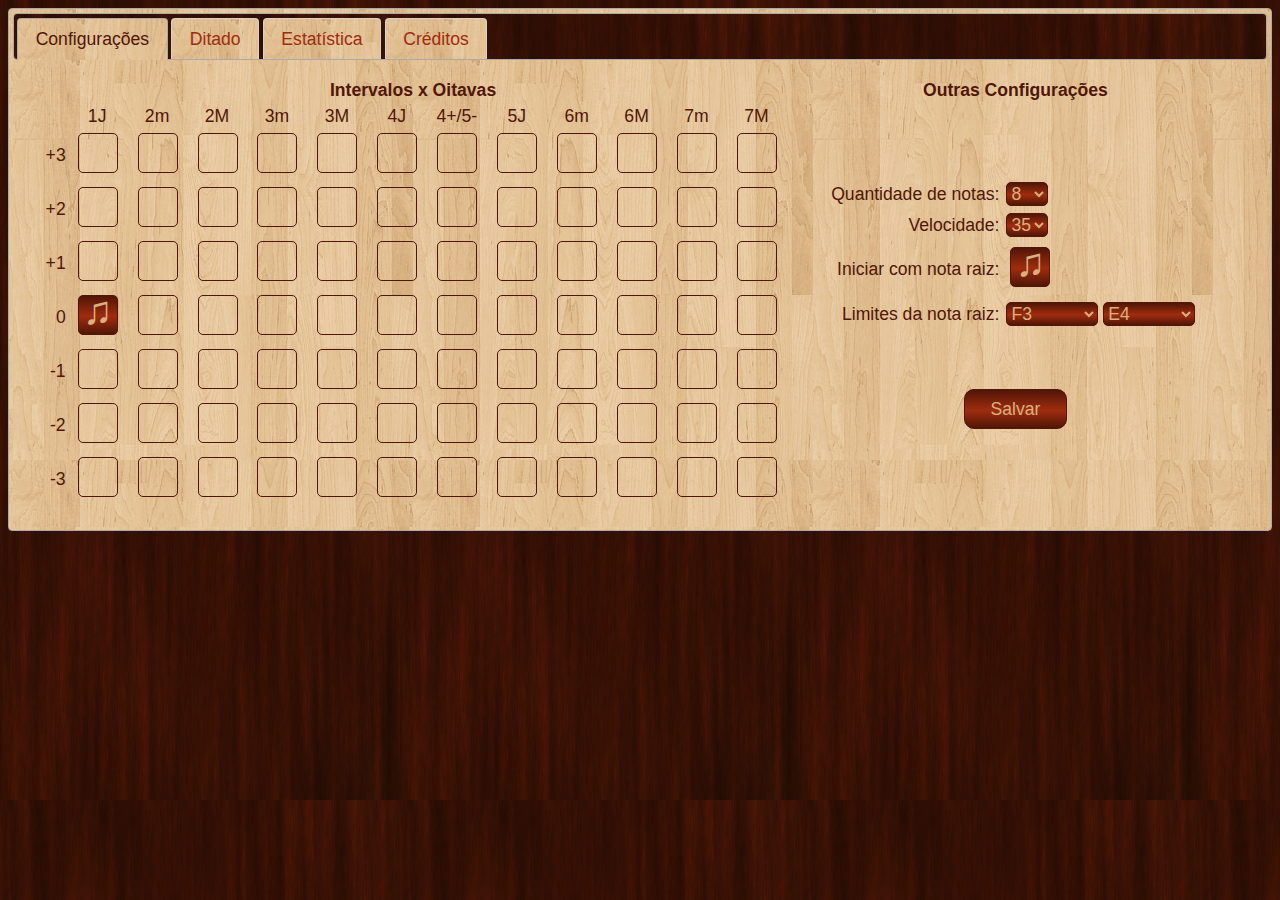
==== index.htm @ 60893438 "Rename index.html to index.htm" ====
﻿<!doctype html>
<html manifest="dmr.manifest">
<head>
<meta charset="utf-8">
<meta name="apple-mobile-web-app-capable" content="yes">
<meta name="apple-mobile-web-app-status-bar-style" content="black">
<meta name="viewport" content="initial-scale=1.0, user-scalable=no, width=device-width">
<meta name="apple-mobile-web-app-title" content="Ditado Mel&oacute;dico Relativo">
<title>Ditado Mel&oacute;dico Relativo</title>
<style>
	input[type='checkbox'].grid, .grid_correto, .grid_errado {width: 40px; height: 40px;}
	summary{font-size:24px;}
	audio{width:100%;}
	.pgbar{border:#501607 1px solid; height:30px; border-radius:7px;}
	#pgb_minimo,#pgb_media,#pgb_maximo {
		width: 50%;
		height: 100%;
		background-color: #501607;
		background-image: -webkit-gradient(linear, 50.00% 0.00%, 50.00% 100.00%, color-stop( 0% , rgba(80,22,7,1.00)),color-stop( 53.37% , rgba(160,44,14,1.00)),color-stop( 100% , rgba(80,22,7,1.00)));
		background-image: -webkit-linear-gradient(270deg,rgba(80,22,7,1.00) 0%,rgba(160,44,14,1.00) 53.37%,rgba(80,22,7,1.00) 100%);
		background-image: linear-gradient(180deg,rgba(80,22,7,1.00) 0%,rgba(160,44,14,1.00) 53.37%,rgba(80,22,7,1.00) 100%);
	}
	input[type='button']{
		color: #d9b180;
		height: 40px;
		border: #501607 1px solid;
		border-radius: 10px;
		background-color: #501607;
		background-image: -webkit-gradient(linear, 50.00% 0.00%, 50.00% 100.00%, color-stop( 0% , rgba(80,22,7,1.00)),color-stop( 53.37% , rgba(160,44,14,1.00)),color-stop( 100% , rgba(80,22,7,1.00)));
		background-image: -webkit-linear-gradient(270deg,rgba(80,22,7,1.00) 0%,rgba(160,44,14,1.00) 53.37%,rgba(80,22,7,1.00) 100%);
		background-image: linear-gradient(180deg,rgba(80,22,7,1.00) 0%,rgba(160,44,14,1.00) 53.37%,rgba(80,22,7,1.00) 100%);
	}
	select, option {
		background: #501607;
		color: #d9b180;
		border:#501607 1px solid;
		border-radius: 5px;
		background-image: -webkit-gradient(linear, 50.00% 0.00%, 50.00% 100.00%, color-stop( 0% , rgba(80,22,7,1.00)),color-stop( 53.37% , rgba(160,44,14,1.00)),color-stop( 100% , rgba(80,22,7,1.00)));
		background-image: -webkit-linear-gradient(270deg,rgba(80,22,7,1.00) 0%,rgba(160,44,14,1.00) 53.37%,rgba(80,22,7,1.00) 100%);
		background-image: linear-gradient(180deg,rgba(80,22,7,1.00) 0%,rgba(160,44,14,1.00) 53.37%,rgba(80,22,7,1.00) 100%);
	}
	
	.grid, .grid_correto, .grid_errado {
		-webkit-appearance: none;
		border: 1px solid #501607;
		border-radius: 5px;
		display: inline-block;
		position: relative;
	}
	.grid:focus, .grid_correto:focus, .grid_errado:focus {display:none;}
	.grid:checked, .grid_correto:checked, .grid_errado:checked {
		background-color: #501607;
		border: 1px solid #501607;
		background-image: -webkit-gradient(linear, 50.00% 0.00%, 50.00% 100.00%, color-stop( 0% , rgba(80,22,7,1.00)),color-stop( 53.37% , rgba(160,44,14,1.00)),color-stop( 100% , rgba(80,22,7,1.00)));
		background-image: -webkit-linear-gradient(270deg,rgba(80,22,7,1.00) 0%,rgba(160,44,14,1.00) 53.37%,rgba(80,22,7,1.00) 100%);
		background-image: linear-gradient(180deg,rgba(80,22,7,1.00) 0%,rgba(160,44,14,1.00) 53.37%,rgba(80,22,7,1.00) 100%);
	}
	.grid:checked:after {
		content: '\266b';
		font-size: 40px;
		position: absolute;
		top: -8px;
		left: 4px;
		color: #d9b180;
	}
	.grid_correto:checked:after {
		content: '\2714';
		font-size: 40px;
		position: absolute;
		top: -8px;
		left: 4px;
		color: #d9b180;
	}
	.grid_errado:checked:after {
		content: '\2718';
		font-size: 40px;
		position: absolute;
		top: -8px;
		left: 4px;
		color: #d9b180;
	}
	
	audio{
		-webkit-appearance:none;
		background-color: #501607;
		border: 1px solid #501607;
		border-radius:7px;
		background-image: -webkit-gradient(linear, 50.00% 0.00%, 50.00% 100.00%, color-stop( 0% , rgba(80,22,7,1.00)),color-stop( 53.37% , rgba(160,44,14,1.00)),color-stop( 100% , rgba(80,22,7,1.00)));
		background-image: -webkit-linear-gradient(270deg,rgba(80,22,7,1.00) 0%,rgba(160,44,14,1.00) 53.37%,rgba(80,22,7,1.00) 100%);
		background-image: linear-gradient(180deg,rgba(80,22,7,1.00) 0%,rgba(160,44,14,1.00) 53.37%,rgba(80,22,7,1.00) 100%);
	}
</style>
<link rel="apple-touch-icon" href="img/apple-touch-icon-76x76.png">
<link rel="apple-touch-startup-image" href="img/startup.png">

<link href="jQueryAssets/jquery.ui.core.min.css" rel="stylesheet" type="text/css">
<link href="jQueryAssets/jquery.ui.theme.min.css" rel="stylesheet" type="text/css">
<link href="jQueryAssets/jquery.ui.tabs.min.css" rel="stylesheet" type="text/css">
<script src="jQueryAssets/jquery-1.8.3.min.js" type="text/javascript"></script>
<script src="jQueryAssets/jquery-ui-1.9.2.tabs.custom.min.js" type="text/javascript"></script>
<script src="sf_piano_steimway.js"></script>
<script src="sound.js"></script>
<script>
	var _0xb7f3=["\x71\x74\x64\x65\x4E\x6F\x74\x61\x73","\x76\x61\x6C\x75\x65","\x66\x6F\x72\x6D\x5B\x27\x71\x74\x64\x65\x4E\x6F\x74\x61\x73\x27\x5D","\x67\x65\x74\x45\x6C\x65\x6D\x65\x6E\x74\x42\x79\x49\x64","\x76\x65\x6C\x6F\x63\x69\x64\x61\x64\x65","\x66\x6F\x72\x6D\x5B\x27\x76\x65\x6C\x6F\x63\x69\x64\x61\x64\x65\x27\x5D","\x69\x6E\x69\x63\x69\x61\x52\x61\x69\x7A","\x63\x68\x65\x63\x6B\x65\x64","\x66\x6F\x72\x6D\x5B\x27\x69\x6E\x69\x63\x69\x61\x52\x61\x69\x7A\x27\x5D","\x6C\x69\x6D\x69\x74\x65\x4D\x69\x6E\x52\x61\x69\x7A","\x66\x6F\x72\x6D\x5B\x27\x6C\x69\x6D\x69\x74\x65\x4D\x69\x6E\x52\x61\x69\x7A\x27\x5D","\x6C\x69\x6D\x69\x74\x65\x4D\x61\x78\x52\x61\x69\x7A","\x66\x6F\x72\x6D\x5B\x27\x6C\x69\x6D\x69\x74\x65\x4D\x61\x78\x52\x61\x69\x7A\x27\x5D","\x69\x6E\x74\x65\x72\x76\x61\x6C\x6F\x73","\x67\x72\x69\x64\x49\x4F\x5B","\x5D\x5B","\x5D","\x6C\x65\x6E\x67\x74\x68","\x63\x6C\x69\x63\x6B","\x74\x61\x62\x32","\x63\x72\x65\x61\x74\x65\x47\x72\x69\x64","\x6E\x6F\x76\x6F","\x67\x72\x69\x64\x52","","\x3C\x74\x72\x3E\x3C\x74\x64\x3E\x26\x6E\x62\x73\x70\x3B\x3C\x2F\x74\x64\x3E","\x3C\x74\x64\x20\x61\x6C\x69\x67\x6E\x3D\x27\x63\x65\x6E\x74\x65\x72\x27\x3E","\x3C\x2F\x74\x64\x3E","\x3C\x2F\x74\x72\x3E","\x31\x4A","\x32\x6D","\x32\x4D","\x33\x6D","\x33\x4D","\x34\x4A","\x34\x2B\x2F\x35\x2D","\x35\x4A","\x36\x6D","\x36\x4D","\x37\x6D","\x37\x4D","\x66\x6C\x6F\x6F\x72","\x3C\x74\x72\x3E\x3C\x74\x64\x20\x61\x6C\x69\x67\x6E\x3D\x27\x72\x69\x67\x68\x74\x27\x3E","\x3A","\x3C\x74\x64\x20\x61\x6C\x69\x67\x6E\x3D\x27\x63\x65\x6E\x74\x65\x72\x27\x3E\x3C\x69\x6E\x70\x75\x74\x20\x74\x79\x70\x65\x3D\x27\x63\x68\x65\x63\x6B\x62\x6F\x78\x27\x20\x6E\x61\x6D\x65\x3D\x27\x67\x72\x69\x64\x52\x5B","\x5D\x27\x20\x69\x64\x3D\x27\x67\x72\x69\x64\x52\x5B","\x5D\x27\x20\x63\x6C\x61\x73\x73\x3D\x27\x67\x72\x69\x64\x27\x20\x6F\x6E\x43\x68\x61\x6E\x67\x65\x3D\x27\x64\x69\x74\x61\x64\x6F\x2E\x63\x68\x61\x6E\x67\x65\x64\x47\x72\x69\x64\x52\x28","\x2C","\x29\x27\x3E\x3C\x2F\x74\x64\x3E","\x69\x6E\x6E\x65\x72\x48\x54\x4D\x4C","\x67\x72\x69\x64\x52\x5B","\x63\x6C\x61\x73\x73\x4E\x61\x6D\x65","\x67\x72\x69\x64","\x6E\x6F\x74\x61\x52\x61\x69\x7A","\x69\x6E\x64\x65\x78\x4F\x66","\x6D\x69\x64\x69\x6E\x6F\x74\x65\x73","\x5D\x5B\x30\x5D","\x74\x61\x62\x31","\x72\x61\x6E\x64\x6F\x6D","\x72\x6F\x75\x6E\x64","\x64\x69\x74\x61\x64\x6F\x6D\x69\x64\x69","\x6D\x70\x33\x6E\x6F\x74\x65\x73","\x70\x69\x61\x6E\x6F","\x61\x74\x6F\x62","\x6D\x70\x33","\x73\x74\x61\x72\x74","\x62\x74\x6F\x61","\x73\x72\x63","\x70\x6C\x61\x79\x65\x72\x5F\x73\x6F\x75\x72\x63\x65","\x6C\x6F\x61\x64","\x70\x6C\x61\x79\x65\x72\x5F\x61\x75\x64\x69\x6F","\x70\x6C\x61\x79","\x64\x69\x73\x61\x62\x6C\x65\x64","\x62\x74\x6E\x5F\x72\x65\x73\x70\x6F\x6E\x64\x65\x72","\x69\x6E\x6E\x65\x72\x54\x65\x78\x74","\x6C\x62\x6C\x5F\x65\x78\x65\x72\x63\x69\x63\x69\x6F","\x70\x6F\x6E\x74\x75\x61\x63\x61\x6F","\x43","\x43\x23\x2F\x44\x62","\x44","\x44\x23\x2F\x45\x62","\x45","\x46","\x46\x23\x2F\x47\x62","\x47","\x47\x23\x2F\x41\x62","\x41","\x41\x23\x2F\x42\x62","\x42","\x6C\x62\x6C\x5F\x6E\x6F\x74\x61\x52\x61\x69\x7A","\x20\x28","\x29","\x6C\x69\x6D\x70\x61\x47\x72\x69\x64\x52","\x6C\x62\x6C\x5F\x70\x6F\x6E\x74\x75\x61\x63\x61\x6F","\x6C\x62\x6C\x5F\x61\x63\x65\x72\x74\x6F\x73","\x6C\x62\x6C\x5F\x65\x72\x72\x6F\x73","\x62\x74\x6E\x5F\x6E\x6F\x76\x6F","\x70\x72\x69\x6D\x65\x69\x72\x61\x52\x65\x73\x70\x6F\x73\x74\x61","\x61\x63\x65\x72\x74\x6F\x73","\x65\x72\x72\x6F\x73","\x67\x72\x69\x64\x5F\x63\x6F\x72\x72\x65\x74\x6F","\x67\x72\x69\x64\x5F\x65\x72\x72\x61\x64\x6F","\x74\x6F\x46\x69\x78\x65\x64","\x63\x6F\x72\x72\x65\x63\x74","\x77\x72\x6F\x6E\x67","\x70\x6C\x61\x79\x65\x72\x5F\x73\x6F\x75\x72\x63\x65\x32","\x70\x6C\x61\x79\x65\x72\x5F\x61\x75\x64\x69\x6F\x32","\x6C\x6F\x67","\x77\x69\x64\x74\x68","\x73\x74\x79\x6C\x65","\x70\x67\x62\x5F\x6D\x69\x6E\x69\x6D\x6F","\x70\x67\x62\x5F\x6D\x61\x78\x69\x6D\x6F","\x70\x67\x62\x5F\x6D\x65\x64\x69\x61","\x6C\x62\x6C\x5F\x65\x73\x74\x61\x74\x69\x73\x74\x69\x63\x61\x4D\x69\x6E\x69\x6D\x6F","\x6C\x62\x6C\x5F\x65\x73\x74\x61\x74\x69\x73\x74\x69\x63\x61\x4D\x61\x78\x69\x6D\x6F","\x6C\x62\x6C\x5F\x65\x73\x74\x61\x74\x69\x73\x74\x69\x63\x61\x4D\x65\x64\x69\x61","\x6C\x62\x6C\x5F\x65\x73\x74\x61\x74\x69\x73\x74\x69\x63\x61\x45\x78\x65\x72\x63\x69\x63\x69\x6F\x73","\x25"];var config={intervalos:null,qtdeNotas:0,velocidade:0,iniciaRaiz:true,limiteMinRaiz:0,limiteMaxRaiz:0,setConfig:function(){this[_0xb7f3[0]]= parseInt(document[_0xb7f3[3]](_0xb7f3[2])[_0xb7f3[1]]);this[_0xb7f3[4]]= parseInt(document[_0xb7f3[3]](_0xb7f3[5])[_0xb7f3[1]]);this[_0xb7f3[6]]= document[_0xb7f3[3]](_0xb7f3[8])[_0xb7f3[7]];this[_0xb7f3[9]]= parseInt(document[_0xb7f3[3]](_0xb7f3[10])[_0xb7f3[1]]);this[_0xb7f3[11]]= parseInt(document[_0xb7f3[3]](_0xb7f3[12])[_0xb7f3[1]]);this[_0xb7f3[13]]= [];for(var _0xbe2ax2=0;_0xbe2ax2< 7;_0xbe2ax2++){for(var _0xbe2ax3=0;_0xbe2ax3< 12;_0xbe2ax3++){if(document[_0xb7f3[3]](_0xb7f3[14]+ (6- _0xbe2ax2)+ _0xb7f3[15]+ _0xbe2ax3+ _0xb7f3[16])[_0xb7f3[7]]){this[_0xb7f3[13]][this[_0xb7f3[13]][_0xb7f3[17]]]= _0xbe2ax2* 12+ _0xbe2ax3- 36}}};document[_0xb7f3[3]](_0xb7f3[19])[_0xb7f3[18]]();ditado[_0xb7f3[20]]();ditado[_0xb7f3[21]]()}};var ditado={midinotes:null,mp3notes:null,ditadomidi:null,mp3:null,notaRaiz:0,acertos:0,erros:0,primeiraResposta:false,createGrid:function(){var _0xbe2ax5=document[_0xb7f3[3]](_0xb7f3[22]);var _0xbe2ax6=_0xb7f3[23];_0xbe2ax6+= _0xb7f3[24];for(var _0xbe2ax3=0;_0xbe2ax3< config[_0xb7f3[0]];_0xbe2ax3++){_0xbe2ax6+= _0xb7f3[25]+ (_0xbe2ax3+ 1)+ _0xb7f3[26]};_0xbe2ax6+= _0xb7f3[27];var _0xbe2ax7;var _0xbe2ax8=[_0xb7f3[28],_0xb7f3[29],_0xb7f3[30],_0xb7f3[31],_0xb7f3[32],_0xb7f3[33],_0xb7f3[34],_0xb7f3[35],_0xb7f3[36],_0xb7f3[37],_0xb7f3[38],_0xb7f3[39]];var _0xbe2ax9;for(var _0xbe2ax3=config[_0xb7f3[13]][_0xb7f3[17]]- 1;_0xbe2ax3>= 0;_0xbe2ax3--){_0xbe2ax7= Math[_0xb7f3[40]](config[_0xb7f3[13]][_0xbe2ax3]/ 12);_0xbe2ax9= config[_0xb7f3[13]][_0xbe2ax3]% 12;if(_0xbe2ax9< 0){_0xbe2ax9+= 12};_0xbe2ax6+= _0xb7f3[41]+ _0xbe2ax7+ _0xb7f3[42]+ _0xbe2ax8[_0xbe2ax9]+ _0xb7f3[26];for(var _0xbe2axa=0;_0xbe2axa< config[_0xb7f3[0]];_0xbe2axa++){_0xbe2ax6+= _0xb7f3[43]+ _0xbe2ax3+ _0xb7f3[15]+ _0xbe2axa+ _0xb7f3[44]+ _0xbe2ax3+ _0xb7f3[15]+ _0xbe2axa+ _0xb7f3[45]+ _0xbe2ax3+ _0xb7f3[46]+ _0xbe2axa+ _0xb7f3[47]};_0xbe2ax6+= _0xb7f3[27]};_0xbe2ax5[_0xb7f3[48]]= _0xbe2ax6},changedGridR:function(_0xbe2ax9,_0xbe2axb){var _0xbe2axc=document[_0xb7f3[3]](_0xb7f3[49]+ _0xbe2ax9+ _0xb7f3[15]+ _0xbe2axb+ _0xb7f3[16])[_0xb7f3[7]];for(var _0xbe2ax3=0;_0xbe2ax3< config[_0xb7f3[13]][_0xb7f3[17]];_0xbe2ax3++){document[_0xb7f3[3]](_0xb7f3[49]+ _0xbe2ax3+ _0xb7f3[15]+ _0xbe2axb+ _0xb7f3[16])[_0xb7f3[7]]= false};document[_0xb7f3[3]](_0xb7f3[49]+ _0xbe2ax9+ _0xb7f3[15]+ _0xbe2axb+ _0xb7f3[16])[_0xb7f3[7]]= _0xbe2axc},limpaGridR:function(){for(var _0xbe2ax3=0;_0xbe2ax3< config[_0xb7f3[13]][_0xb7f3[17]];_0xbe2ax3++){for(var _0xbe2axa=0;_0xbe2axa< config[_0xb7f3[0]];_0xbe2axa++){document[_0xb7f3[3]](_0xb7f3[49]+ _0xbe2ax3+ _0xb7f3[15]+ _0xbe2axa+ _0xb7f3[16])[_0xb7f3[7]]= false;document[_0xb7f3[3]](_0xb7f3[49]+ _0xbe2ax3+ _0xb7f3[15]+ _0xbe2axa+ _0xb7f3[16])[_0xb7f3[50]]= _0xb7f3[51]}};if(config[_0xb7f3[6]]== true){var _0xbe2axd=this[_0xb7f3[54]][_0xb7f3[53]](this[_0xb7f3[52]]);document[_0xb7f3[3]](_0xb7f3[49]+ _0xbe2axd+ _0xb7f3[55])[_0xb7f3[7]]= true}},novo:function(){if(config[_0xb7f3[0]]== 0){document[_0xb7f3[3]](_0xb7f3[56])[_0xb7f3[18]]();return};this[_0xb7f3[52]]= Math[_0xb7f3[58]](Math[_0xb7f3[57]]()* (config[_0xb7f3[11]]- config[_0xb7f3[9]]))+ config[_0xb7f3[9]];this[_0xb7f3[54]]=  new Array(config[_0xb7f3[13]][_0xb7f3[17]]);for(var _0xbe2ax3=0;_0xbe2ax3< this[_0xb7f3[54]][_0xb7f3[17]];_0xbe2ax3++){this[_0xb7f3[54]][_0xbe2ax3]= config[_0xb7f3[13]][_0xbe2ax3]+ this[_0xb7f3[52]]};var ditado= new Array(config[_0xb7f3[0]]);this[_0xb7f3[59]]=  new Array(config[_0xb7f3[0]]);for(var _0xbe2ax3=0;_0xbe2ax3< ditado[_0xb7f3[17]];_0xbe2ax3++){ditado[_0xbe2ax3]= Math[_0xb7f3[40]](Math[_0xb7f3[57]]()* this[_0xb7f3[54]][_0xb7f3[17]]);this[_0xb7f3[59]][_0xbe2ax3]= this[_0xb7f3[54]][ditado[_0xbe2ax3]]};if(config[_0xb7f3[6]]== true){ditado[0]= this[_0xb7f3[54]][_0xb7f3[53]](this[_0xb7f3[52]]);this[_0xb7f3[59]][0]= this[_0xb7f3[52]]};this[_0xb7f3[60]]= [];for(var _0xbe2ax3=0;_0xbe2ax3< this[_0xb7f3[54]][_0xb7f3[17]];_0xbe2ax3++){this[_0xb7f3[60]][_0xbe2ax3]= _0xb7f3[23];for(var _0xbe2axa=0;_0xbe2axa< 60- config[_0xb7f3[4]];_0xbe2axa++){this[_0xb7f3[60]][_0xbe2ax3]+= window[_0xb7f3[62]](soundfont[_0xb7f3[61]][this[_0xb7f3[54]][_0xbe2ax3]][_0xbe2axa])}};this[_0xb7f3[63]]= _0xb7f3[23];for(var _0xbe2ax3=0;_0xbe2ax3< config[_0xb7f3[0]];_0xbe2ax3++){this[_0xb7f3[63]]+= this[_0xb7f3[60]][ditado[_0xbe2ax3]]};this[_0xb7f3[63]]= soundfont[_0xb7f3[61]][_0xb7f3[64]]+ window[_0xb7f3[65]](this[_0xb7f3[63]]);document[_0xb7f3[3]](_0xb7f3[67])[_0xb7f3[66]]= this[_0xb7f3[63]];document[_0xb7f3[3]](_0xb7f3[69])[_0xb7f3[68]]();document[_0xb7f3[3]](_0xb7f3[69])[_0xb7f3[70]]();document[_0xb7f3[3]](_0xb7f3[72])[_0xb7f3[71]]= false;document[_0xb7f3[3]](_0xb7f3[74])[_0xb7f3[73]]= estatistica[_0xb7f3[75]][_0xb7f3[17]]+ 1;var _0xbe2axe=[_0xb7f3[76],_0xb7f3[77],_0xb7f3[78],_0xb7f3[79],_0xb7f3[80],_0xb7f3[81],_0xb7f3[82],_0xb7f3[83],_0xb7f3[84],_0xb7f3[85],_0xb7f3[86],_0xb7f3[87]];document[_0xb7f3[3]](_0xb7f3[88])[_0xb7f3[73]]= _0xbe2axe[this[_0xb7f3[52]]% 12]+ _0xb7f3[89]+ Math[_0xb7f3[40]](this[_0xb7f3[52]]/ 12- 1)+ _0xb7f3[90];this[_0xb7f3[91]]();document[_0xb7f3[3]](_0xb7f3[92])[_0xb7f3[73]]= _0xb7f3[23];document[_0xb7f3[3]](_0xb7f3[93])[_0xb7f3[73]]= _0xb7f3[23];document[_0xb7f3[3]](_0xb7f3[94])[_0xb7f3[73]]= _0xb7f3[23];document[_0xb7f3[3]](_0xb7f3[95])[_0xb7f3[71]]= true;this[_0xb7f3[96]]= false},responder:function(){var _0xbe2axf= new Array(config[_0xb7f3[0]]);for(var _0xbe2ax3=0;_0xbe2ax3< _0xbe2axf[_0xb7f3[17]];_0xbe2ax3++){_0xbe2axf[_0xbe2ax3]= null;for(var _0xbe2axa=0;_0xbe2axa< config[_0xb7f3[13]][_0xb7f3[17]];_0xbe2axa++){if(document[_0xb7f3[3]](_0xb7f3[49]+ _0xbe2axa+ _0xb7f3[15]+ _0xbe2ax3+ _0xb7f3[16])[_0xb7f3[7]]== true){_0xbe2axf[_0xbe2ax3]= ditado[_0xb7f3[54]][_0xbe2axa];break}}};var _0xbe2axa;this[_0xb7f3[97]]= 0;this[_0xb7f3[98]]= 0;var _0xbe2ax10=0;for(var _0xbe2ax3=0;_0xbe2ax3< _0xbe2axf[_0xb7f3[17]];_0xbe2ax3++){if(_0xbe2axf[_0xbe2ax3]== null){continue};if(_0xbe2axf[_0xbe2ax3]== ditado[_0xb7f3[59]][_0xbe2ax3]){this[_0xb7f3[97]]++;_0xbe2axa= ditado[_0xb7f3[54]][_0xb7f3[53]](_0xbe2axf[_0xbe2ax3]);document[_0xb7f3[3]](_0xb7f3[49]+ _0xbe2axa+ _0xb7f3[15]+ _0xbe2ax3+ _0xb7f3[16])[_0xb7f3[50]]= _0xb7f3[99]}else {this[_0xb7f3[98]]++;_0xbe2axa= ditado[_0xb7f3[54]][_0xb7f3[53]](_0xbe2axf[_0xbe2ax3]);document[_0xb7f3[3]](_0xb7f3[49]+ _0xbe2axa+ _0xb7f3[15]+ _0xbe2ax3+ _0xb7f3[16])[_0xb7f3[50]]= _0xb7f3[100]}};_0xbe2ax10= ((this[_0xb7f3[97]]- this[_0xb7f3[98]])/ config[_0xb7f3[0]]);document[_0xb7f3[3]](_0xb7f3[92])[_0xb7f3[48]]= (100* _0xbe2ax10)[_0xb7f3[101]](2);document[_0xb7f3[3]](_0xb7f3[93])[_0xb7f3[73]]= this[_0xb7f3[97]];document[_0xb7f3[3]](_0xb7f3[94])[_0xb7f3[73]]= this[_0xb7f3[98]];var _0xbe2ax11=parseInt(document[_0xb7f3[3]](_0xb7f3[74])[_0xb7f3[73]]);if(this[_0xb7f3[96]]== false){estatistica[_0xb7f3[75]][estatistica[_0xb7f3[75]][_0xb7f3[17]]]= _0xbe2ax10* 100;this[_0xb7f3[96]]= true};var _0xbe2ax12;if(this[_0xb7f3[97]]== _0xbe2axf[_0xb7f3[17]]){document[_0xb7f3[3]](_0xb7f3[95])[_0xb7f3[71]]= false;_0xbe2ax12= sound[_0xb7f3[102]]}else {_0xbe2ax12= sound[_0xb7f3[103]]};document[_0xb7f3[3]](_0xb7f3[104])[_0xb7f3[66]]= _0xbe2ax12;document[_0xb7f3[3]](_0xb7f3[105])[_0xb7f3[68]]();document[_0xb7f3[3]](_0xb7f3[105])[_0xb7f3[70]]();console[_0xb7f3[106]](document[_0xb7f3[3]](_0xb7f3[104]));console[_0xb7f3[106]](document[_0xb7f3[3]](_0xb7f3[105]))}};var estatistica={pontuacao:[],getGlobal:function(){var _0xbe2ax14=this[_0xb7f3[75]][0];var _0xbe2ax15=this[_0xb7f3[75]][0];var _0xbe2ax16=0;for(var _0xbe2ax3=0;_0xbe2ax3< this[_0xb7f3[75]][_0xb7f3[17]];_0xbe2ax3++){_0xbe2ax16+= this[_0xb7f3[75]][_0xbe2ax3];if(this[_0xb7f3[75]][_0xbe2ax3]> _0xbe2ax14){_0xbe2ax14= this[_0xb7f3[75]][_0xbe2ax3]};if(this[_0xb7f3[75]][_0xbe2ax3]< _0xbe2ax15){_0xbe2ax15= this[_0xb7f3[75]][_0xbe2ax3]}};_0xbe2ax16/= this[_0xb7f3[75]][_0xb7f3[17]];if(this[_0xb7f3[75]][_0xb7f3[17]]== 0){document[_0xb7f3[3]](_0xb7f3[109])[_0xb7f3[108]][_0xb7f3[107]]= 0;document[_0xb7f3[3]](_0xb7f3[110])[_0xb7f3[108]][_0xb7f3[107]]= 0;document[_0xb7f3[3]](_0xb7f3[111])[_0xb7f3[108]][_0xb7f3[107]]= 0;document[_0xb7f3[3]](_0xb7f3[112])[_0xb7f3[73]]= 0;document[_0xb7f3[3]](_0xb7f3[113])[_0xb7f3[73]]= 0;document[_0xb7f3[3]](_0xb7f3[114])[_0xb7f3[73]]= 0}else {document[_0xb7f3[3]](_0xb7f3[115])[_0xb7f3[73]]= this[_0xb7f3[75]][_0xb7f3[17]];document[_0xb7f3[3]](_0xb7f3[109])[_0xb7f3[108]][_0xb7f3[107]]= _0xbe2ax15+ _0xb7f3[116];document[_0xb7f3[3]](_0xb7f3[110])[_0xb7f3[108]][_0xb7f3[107]]= _0xbe2ax14+ _0xb7f3[116];document[_0xb7f3[3]](_0xb7f3[111])[_0xb7f3[108]][_0xb7f3[107]]= _0xbe2ax16+ _0xb7f3[116];document[_0xb7f3[3]](_0xb7f3[112])[_0xb7f3[73]]= _0xbe2ax15[_0xb7f3[101]](2);document[_0xb7f3[3]](_0xb7f3[113])[_0xb7f3[73]]= _0xbe2ax14[_0xb7f3[101]](2);document[_0xb7f3[3]](_0xb7f3[114])[_0xb7f3[73]]= _0xbe2ax16[_0xb7f3[101]](2)}}}
</script>
</head>

<body class="body">
<div id="Tabs1">
    <ul>
        <li><a href="#tabs-1" id="tab1">Configura&ccedil;&otilde;es</a></li>
        <li><a href="#tabs-2" id="tab2">Ditado</a></li>
        <li><a href="#tabs-3" id="tab3" onClick="estatistica.getGlobal()">Estat&iacute;stica</a></li>
        <li><a href="#tabs-4" id="tab4">Cr&eacute;ditos</a></li>
    </ul>
    <div id="tabs-1">
        <table width="100%" border="0" cellpadding="1" cellspacing="1">
                <tr>
                    <th>Intervalos x Oitavas</th>
                    <th>Outras Configura&ccedil;&otilde;es</th>
                </tr>
                <tr>
                    <td><table width="100%" border="0" cellpadding="1" cellspacing="1">
                        <tr>
                            <td>&nbsp;</td>
                            <td align="center">1J</td>
                            <td align="center">2m</td>
                            <td align="center">2M</td>
                            <td align="center">3m</td>
                            <td align="center">3M</td>
                            <td align="center">4J</td>
                            <td align="center">4+/5-</td>
                            <td align="center">5J</td>
                            <td align="center">6m</td>
                            <td align="center">6M</td>
                            <td align="center">7m</td>
                            <td align="center">7M</td>
                        </tr>
                        <tr>
                            <td align="right">+3</td>
                            <td align="center"><input type="checkbox" name="gridIO[0][0]"  id="gridIO[0][0]" class="grid"></td>
                            <td align="center"><input type="checkbox" name="gridIO[0][1]"  id="gridIO[0][1]" class="grid"></td>
                            <td align="center"><input type="checkbox" name="gridIO[0][2]"  id="gridIO[0][2]" class="grid"></td>
                            <td align="center"><input type="checkbox" name="gridIO[0][3]"  id="gridIO[0][3]" class="grid"></td>
                            <td align="center"><input type="checkbox" name="gridIO[0][4]"  id="gridIO[0][4]" class="grid"></td>
                            <td align="center"><input type="checkbox" name="gridIO[0][5]"  id="gridIO[0][5]" class="grid"></td>
                            <td align="center"><input type="checkbox" name="gridIO[0][6]"  id="gridIO[0][6]" class="grid"></td>
                            <td align="center"><input type="checkbox" name="gridIO[0][7]"  id="gridIO[0][7]" class="grid"></td>
                            <td align="center"><input type="checkbox" name="gridIO[0][8]"  id="gridIO[0][8]" class="grid"></td>
                            <td align="center"><input type="checkbox" name="gridIO[0][9]"  id="gridIO[0][9]" class="grid"></td>
                            <td align="center"><input type="checkbox" name="gridIO[0][10]" id="gridIO[0][10]" class="grid"></td>
                            <td align="center"><input type="checkbox" name="gridIO[0][11]" id="gridIO[0][11]" class="grid"></td>
                        </tr>
                        <tr>
                            <td align="right">+2</td>
                            <td align="center"><input type="checkbox" name="gridIO[1][0]"  id="gridIO[1][0]" class="grid"></td>
                            <td align="center"><input type="checkbox" name="gridIO[1][1]"  id="gridIO[1][1]" class="grid"></td>
                            <td align="center"><input type="checkbox" name="gridIO[1][2]"  id="gridIO[1][2]" class="grid"></td>
                            <td align="center"><input type="checkbox" name="gridIO[1][3]"  id="gridIO[1][3]" class="grid"></td>
                            <td align="center"><input type="checkbox" name="gridIO[1][4]"  id="gridIO[1][4]" class="grid"></td>
                            <td align="center"><input type="checkbox" name="gridIO[1][5]"  id="gridIO[1][5]" class="grid"></td>
                            <td align="center"><input type="checkbox" name="gridIO[1][6]"  id="gridIO[1][6]" class="grid"></td>
                            <td align="center"><input type="checkbox" name="gridIO[1][7]"  id="gridIO[1][7]" class="grid"></td>
                            <td align="center"><input type="checkbox" name="gridIO[1][8]"  id="gridIO[1][8]" class="grid"></td>
                            <td align="center"><input type="checkbox" name="gridIO[1][9]"  id="gridIO[1][9]" class="grid"></td>
                            <td align="center"><input type="checkbox" name="gridIO[1][10]" id="gridIO[1][10]" class="grid"></td>
                            <td align="center"><input type="checkbox" name="gridIO[1][11]" id="gridIO[1][11]" class="grid"></td>
                        </tr>
                        <tr>
                            <td align="right">+1</td>
                            <td align="center"><input type="checkbox" name="gridIO[2][0]"  id="gridIO[2][0]" class="grid"></td>
                            <td align="center"><input type="checkbox" name="gridIO[2][1]"  id="gridIO[2][1]" class="grid"></td>
                            <td align="center"><input type="checkbox" name="gridIO[2][2]"  id="gridIO[2][2]" class="grid"></td>
                            <td align="center"><input type="checkbox" name="gridIO[2][3]"  id="gridIO[2][3]" class="grid"></td>
                            <td align="center"><input type="checkbox" name="gridIO[2][4]"  id="gridIO[2][4]" class="grid"></td>
                            <td align="center"><input type="checkbox" name="gridIO[2][5]"  id="gridIO[2][5]" class="grid"></td>
                            <td align="center"><input type="checkbox" name="gridIO[2][6]"  id="gridIO[2][6]" class="grid"></td>
                            <td align="center"><input type="checkbox" name="gridIO[2][7]"  id="gridIO[2][7]" class="grid"></td>
                            <td align="center"><input type="checkbox" name="gridIO[2][8]"  id="gridIO[2][8]" class="grid"></td>
                            <td align="center"><input type="checkbox" name="gridIO[2][9]"  id="gridIO[2][9]" class="grid"></td>
                            <td align="center"><input type="checkbox" name="gridIO[2][10]" id="gridIO[2][10]" class="grid"></td>
                            <td align="center"><input type="checkbox" name="gridIO[2][11]" id="gridIO[2][11]" class="grid"></td>
                        </tr>
                        <tr>
                            <td align="right">0</td>
                            <td align="center"><input name="gridIO[3][0]" type="checkbox" class="grid"  id="gridIO[3][0]" checked></td>
                            <td align="center"><input type="checkbox" name="gridIO[3][1]"  id="gridIO[3][1]" class="grid"></td>
                            <td align="center"><input type="checkbox" name="gridIO[3][2]"  id="gridIO[3][2]" class="grid"></td>
                            <td align="center"><input type="checkbox" name="gridIO[3][3]"  id="gridIO[3][3]" class="grid"></td>
                            <td align="center"><input type="checkbox" name="gridIO[3][4]"  id="gridIO[3][4]" class="grid"></td>
                            <td align="center"><input type="checkbox" name="gridIO[3][5]"  id="gridIO[3][5]" class="grid"></td>
                            <td align="center"><input type="checkbox" name="gridIO[3][6]"  id="gridIO[3][6]" class="grid"></td>
                            <td align="center"><input type="checkbox" name="gridIO[3][7]"  id="gridIO[3][7]" class="grid"></td>
                            <td align="center"><input type="checkbox" name="gridIO[3][8]"  id="gridIO[3][8]" class="grid"></td>
                            <td align="center"><input type="checkbox" name="gridIO[3][9]"  id="gridIO[3][9]" class="grid"></td>
                            <td align="center"><input type="checkbox" name="gridIO[3][10]" id="gridIO[3][10]" class="grid"></td>
                            <td align="center"><input type="checkbox" name="gridIO[3][11]" id="gridIO[3][11]" class="grid"></td>
                        </tr>
                        <tr>
                            <td align="right">-1</td>
                            <td align="center"><input type="checkbox" name="gridIO[4][0]"  id="gridIO[4][0]" class="grid"></td>
                            <td align="center"><input type="checkbox" name="gridIO[4][1]"  id="gridIO[4][1]" class="grid"></td>
                            <td align="center"><input type="checkbox" name="gridIO[4][2]"  id="gridIO[4][2]" class="grid"></td>
                            <td align="center"><input type="checkbox" name="gridIO[4][3]"  id="gridIO[4][3]" class="grid"></td>
                            <td align="center"><input type="checkbox" name="gridIO[4][4]"  id="gridIO[4][4]" class="grid"></td>
                            <td align="center"><input type="checkbox" name="gridIO[4][5]"  id="gridIO[4][5]" class="grid"></td>
                            <td align="center"><input type="checkbox" name="gridIO[4][6]"  id="gridIO[4][6]" class="grid"></td>
                            <td align="center"><input type="checkbox" name="gridIO[4][7]"  id="gridIO[4][7]" class="grid"></td>
                            <td align="center"><input type="checkbox" name="gridIO[4][8]"  id="gridIO[4][8]" class="grid"></td>
                            <td align="center"><input type="checkbox" name="gridIO[4][9]"  id="gridIO[4][9]" class="grid"></td>
                            <td align="center"><input type="checkbox" name="gridIO[4][10]" id="gridIO[4][10]" class="grid"></td>
                            <td align="center"><input type="checkbox" name="gridIO[4][11]" id="gridIO[4][11]" class="grid"></td>
                        </tr>
                        <tr>
                            <td align="right">-2</td>
                            <td align="center"><input type="checkbox" name="gridIO[5][0]"  id="gridIO[5][0]" class="grid"></td>
                            <td align="center"><input type="checkbox" name="gridIO[5][1]"  id="gridIO[5][1]" class="grid"></td>
                            <td align="center"><input type="checkbox" name="gridIO[5][2]"  id="gridIO[5][2]" class="grid"></td>
                            <td align="center"><input type="checkbox" name="gridIO[5][3]"  id="gridIO[5][3]" class="grid"></td>
                            <td align="center"><input type="checkbox" name="gridIO[5][4]"  id="gridIO[5][4]" class="grid"></td>
                            <td align="center"><input type="checkbox" name="gridIO[5][5]"  id="gridIO[5][5]" class="grid"></td>
                            <td align="center"><input type="checkbox" name="gridIO[5][6]"  id="gridIO[5][6]" class="grid"></td>
                            <td align="center"><input type="checkbox" name="gridIO[5][7]"  id="gridIO[5][7]" class="grid"></td>
                            <td align="center"><input type="checkbox" name="gridIO[5][8]"  id="gridIO[5][8]" class="grid"></td>
                            <td align="center"><input type="checkbox" name="gridIO[5][9]"  id="gridIO[5][9]" class="grid"></td>
                            <td align="center"><input type="checkbox" name="gridIO[5][10]" id="gridIO[5][10]" class="grid"></td>
                            <td align="center"><input type="checkbox" name="gridIO[5][11]" id="gridIO[5][11]" class="grid"></td>
                        </tr>
                        <tr>
                            <td align="right">-3</td>
                            <td align="center"><input type="checkbox" name="gridIO[6][0]"  id="gridIO[6][0]" class="grid"></td>
                            <td align="center"><input type="checkbox" name="gridIO[6][1]"  id="gridIO[6][1]" class="grid"></td>
                            <td align="center"><input type="checkbox" name="gridIO[6][2]"  id="gridIO[6][2]" class="grid"></td>
                            <td align="center"><input type="checkbox" name="gridIO[6][3]"  id="gridIO[6][3]" class="grid"></td>
                            <td align="center"><input type="checkbox" name="gridIO[6][4]"  id="gridIO[6][4]" class="grid"></td>
                            <td align="center"><input type="checkbox" name="gridIO[6][5]"  id="gridIO[6][5]" class="grid"></td>
                            <td align="center"><input type="checkbox" name="gridIO[6][6]"  id="gridIO[6][6]" class="grid"></td>
                            <td align="center"><input type="checkbox" name="gridIO[6][7]"  id="gridIO[6][7]" class="grid"></td>
                            <td align="center"><input type="checkbox" name="gridIO[6][8]"  id="gridIO[6][8]" class="grid"></td>
                            <td align="center"><input type="checkbox" name="gridIO[6][9]"  id="gridIO[6][9]" class="grid"></td>
                            <td align="center"><input type="checkbox" name="gridIO[6][10]" id="gridIO[6][10]" class="grid"></td>
                            <td align="center"><input type="checkbox" name="gridIO[6][11]" id="gridIO[6][11]" class="grid"></td>
                        </tr>
                    </table></td>
                    <td><table width="100%" border="0" cellpadding="1" cellspacing="5">
                        <tr>
                            <td align="right">Quantidade de notas:</td>
                            <td><select name="form['qtdeNotas']" id="form['qtdeNotas']">
                                <option value="2">2</option>
                                <option value="3">3</option>
                                <option value="4">4</option>
                                <option value="5">5</option>
                                <option value="6">6</option>
                                <option value="7">7</option>
                                <option value="8" selected>8</option>
                                <option value="9">9</option>
                                <option value="10">10</option>
                                <option value="11">11</option>
                                <option value="12">12</option>
                                <option value="13">13</option>
                                <option value="14">14</option>
                                <option value="15">15</option>
                                <option value="16">16</option>
                                <option value="17">17</option>
                                <option value="18">18</option>
                            </select></td>
                        </tr>
                        <tr>
                            <td align="right">Velocidade:</td>
                            <td><select name="form['velocidade']" id="form['velocidade']">
                                <option value="10">10</option>
                                <option value="11">11</option>
                                <option value="12">12</option>
                                <option value="13">13</option>
                                <option value="14">14</option>
                                <option value="15">15</option>
                                <option value="16">16</option>
                                <option value="17">17</option>
                                <option value="18">18</option>
                                <option value="19">19</option>
                                <option value="20">20</option>
                                <option value="21">21</option>
                                <option value="22">22</option>
                                <option value="23">23</option>
                                <option value="24">24</option>
                                <option value="25">25</option>
                                <option value="26">26</option>
                                <option value="27">27</option>
                                <option value="28">28</option>
                                <option value="29">29</option>
                                <option value="30">30</option>
                                <option value="31">31</option>
                                <option value="32">32</option>
                                <option value="33">33</option>
                                <option value="34">34</option>
                                <option value="35" selected>35</option>
                                <option value="36">36</option>
                                <option value="37">37</option>
                                <option value="38">38</option>
                                <option value="39">39</option>
                                <option value="40">40</option>
                                <option value="41">41</option>
                                <option value="42">42</option>
                                <option value="43">43</option>
                                <option value="44">44</option>
                                <option value="45">45</option>
                                <option value="46">46</option>
                                <option value="47">47</option>
                                <option value="48">48</option>
                                <option value="49">49</option>
                                <option value="50">50</option>
                            </select></td>
                        </tr>
                        <tr>
                            <td align="right">Iniciar com nota raiz:</td>
                            <td><input name="form['iniciaRaiz']" type="checkbox" class="grid" id="form['iniciaRaiz']" checked></td>
                        </tr>
                        <tr>
                            <td align="right">Limites da nota raiz:</td>
                            <td><select name="form['limiteMinRaiz']" id="form['limiteMinRaiz']">
                                <option value="36">C2</option>
                                <option value="37">C#2/Db2</option>
                                <option value="38">D2</option>
                                <option value="39">D#2/Eb2</option>
                                <option value="40">E2</option>
                                <option value="41">F2</option>
                                <option value="42">F#2/Gb2</option>
                                <option value="43">G2</option>
                                <option value="44">G#2/Ab2</option>
                                <option value="45">A2</option>
                                <option value="46">A#2/Bb2</option>
                                <option value="47">B2</option>
                                <option value="48">C3</option>
                                <option value="49">C#3/Db3</option>
                                <option value="50">D3</option>
                                <option value="51">D#3/Eb3</option>
                                <option value="52">E3</option>
                                <option value="53" selected>F3</option>
                                <option value="54">F#3/Gb3</option>
                                <option value="55">G3</option>
                                <option value="56">G#3/Ab3</option>
                                <option value="57">A3</option>
                                <option value="58">A#3/Bb3</option>
                                <option value="59">B3</option>
                                <option value="60">C4</option>
                                <option value="61">C#4/Db4</option>
                                <option value="62">D4</option>
                                <option value="63">D#4/Eb4</option>
                                <option value="64">E4</option>
                                <option value="65">F4</option>
                                <option value="66">F#4/Gb4</option>
                                <option value="67">G4</option>
                                <option value="68">G#4/Ab4</option>
                                <option value="69">A4</option>
                                <option value="70">A#4/Bb4</option>
                                <option value="71">B4</option>
                                <option value="72">C5</option>
                                <option value="73">C#5/Db5</option>
                                <option value="74">D5</option>
                                <option value="75">D#5/Eb5</option>
                                <option value="76">E5</option>
                                <option value="77">F5</option>
                                <option value="78">F#5/Gb5</option>
                                <option value="79">G5</option>
                                <option value="80">G#5/Ab5</option>
                                <option value="81">A5</option>
                                <option value="82">A#5/Bb5</option>
                                <option value="83">B5</option>
                                <option value="84">C6</option>
                                <option value="85">C#6/Db6</option>
                                <option value="86">D6</option>
                                <option value="87">D#6/Eb6</option>
                                <option value="88">E6</option>
                                <option value="89">F6</option>
                                <option value="90">F#6/Gb6</option>
                                <option value="91">G6</option>
                                <option value="92">G#6/Ab6</option>
                                <option value="93">A6</option>
                                <option value="94">A#6/Bb6</option>
                                <option value="95">B6</option>
                            </select>
                            <select name="form['limiteMaxRaiz']" id="form['limiteMaxRaiz']">
                                <option value="36">C2</option>
                                <option value="37">C#2/Db2</option>
                                <option value="38">D2</option>
                                <option value="39">D#2/Eb2</option>
                                <option value="40">E2</option>
                                <option value="41">F2</option>
                                <option value="42">F#2/Gb2</option>
                                <option value="43">G2</option>
                                <option value="44">G#2/Ab2</option>
                                <option value="45">A2</option>
                                <option value="46">A#2/Bb2</option>
                                <option value="47">B2</option>
                                <option value="48">C3</option>
                                <option value="49">C#3/Db3</option>
                                <option value="50">D3</option>
                                <option value="51">D#3/Eb3</option>
                                <option value="52">E3</option>
                                <option value="53">F3</option>
                                <option value="54">F#3/Gb3</option>
                                <option value="55">G3</option>
                                <option value="56">G#3/Ab3</option>
                                <option value="57">A3</option>
                                <option value="58">A#3/Bb3</option>
                                <option value="59">B3</option>
                                <option value="60">C4</option>
                                <option value="61">C#4/Db4</option>
                                <option value="62">D4</option>
                                <option value="63">D#4/Eb4</option>
                                <option value="64" selected>E4</option>
                                <option value="65">F4</option>
                                <option value="66">F#4/Gb4</option>
                                <option value="67">G4</option>
                                <option value="68">G#4/Ab4</option>
                                <option value="69">A4</option>
                                <option value="70">A#4/Bb4</option>
                                <option value="71">B4</option>
                                <option value="72">C5</option>
                                <option value="73">C#5/Db5</option>
                                <option value="74">D5</option>
                                <option value="75">D#5/Eb5</option>
                                <option value="76">E5</option>
                                <option value="77">F5</option>
                                <option value="78">F#5/Gb5</option>
                                <option value="79">G5</option>
                                <option value="80">G#5/Ab5</option>
                                <option value="81">A5</option>
                                <option value="82">A#5/Bb5</option>
                                <option value="83">B5</option>
                                <option value="84">C6</option>
                                <option value="85">C#6/Db6</option>
                                <option value="86">D6</option>
                                <option value="87">D#6/Eb6</option>
                                <option value="88">E6</option>
                                <option value="89">F6</option>
                                <option value="90">F#6/Gb6</option>
                                <option value="91">G6</option>
                                <option value="92">G#6/Ab6</option>
                                <option value="93">A6</option>
                                <option value="94">A#6/Bb6</option>
                                <option value="95">B6</option>
                            </select></td>
                        </tr>
                        <tr>
                            <td colspan="2" align="right">&nbsp;</td>
                        </tr>
                        <tr>
                            <td colspan="2" align="right">&nbsp;</td>
                        </tr>
                        <tr>
                            <td colspan="2" align="center"><input type="button" name="button3" id="button3" value="    Salvar    " onClick="config.setConfig()"></td>
                        </tr>
                    </table></td>
                </tr>
        </table>
    </div>
    <div id="tabs-2">
        <table width="100%" border="0" cellpadding="1" cellspacing="5">
            <tr>
                <td width="15%" rowspan="2"><input name="btn_responder" type="button" disabled id="btn_responder" onClick="ditado.responder()" value="Responder"></td>
                <td width="15%" rowspan="2"><input name="btn_novo" type="button" disabled id="btn_novo" onClick="ditado.novo()" value="    Novo    "></td>

                <td width="25%">Exerc&iacute;cio: <label id="lbl_exercicio">0</label></td>
                <td width="45%" colspan="2">Nota Raiz: <label id="lbl_notaRaiz"></label></td>
            </tr>
            <tr>
                <td>Pontua&ccedil;&atilde;o: <label id="lbl_pontuacao"></label>%</td>
                <td>Acertos: <label id="lbl_acertos"></label>
                <td>Erros: <label id="lbl_erros"></label></td>
            </tr>
            <tr>
                <td colspan="5"><table border="0" cellpadding="1" cellspacing="1" id="gridR"></table></td>
            </tr>
            <tr>
                <td colspan="5"><audio controls id="player_audio"><source id="player_source" /></audio></td>
            </tr>
        </table>
        <audio id="player_audio2" style="visibility:hidden"><source id="player_source2" /></audio>
    </div>
    <div id="tabs-3">
        <table width="650" border="0" align="center" cellpadding="1" cellspacing="5">
            <tr>
                <td width="187" align="right">Exerc&iacute;cios:</td>
                <td width="327"><label id="lbl_estatisticaExercicios"></label></td>
                <td width="110">&nbsp;</td>
            </tr>
            <tr>
                <td align="right">&nbsp;</td>
                <td>&nbsp;</td>
                <td>&nbsp;</td>
            </tr>
            <tr>
                <td align="right">Pontua&ccedil;&atilde;o M&iacute;nima:</td>
                <td><div class="pgbar"><div id="pgb_minimo"></div></div></td>
                <td><label id="lbl_estatisticaMinimo"></label> %</td>
            </tr>
            <tr>
                <td align="right">Pontua&ccedil;&atilde;o M&eacute;dia:</td>
                <td><div class="pgbar"><div id="pgb_media"></div></div></td>
                <td><label id="lbl_estatisticaMedia"></label> %</td>
            </tr>
            <tr>
                <td align="right">Pontua&ccedil;&atilde;o M&aacute;xima:</td>
                <td><div class="pgbar"><div id="pgb_maximo"></div></div></td>
                <td><label id="lbl_estatisticaMaximo"></label> %</td>
            </tr>
        </table>
    </div>
    <div id="tabs-4">
        <table width="500" border="0" align="center" cellpadding="1" cellspacing="5">
            <tr>
                <td><h1 align="center">Ditado Mel&oacute;dico Relativo</h1></td>
            </tr>
            <tr>
                <td>Desenvolvido por:</td>
            </tr>
            <tr>
                <td align="center"><img src="img/waao.PNG" style="border-radius:10px; width:50%" /></td>
            </tr>
            <tr>
                <td align="center"><h3>Walter Alexandre A. de Oliveira</h3></td>
            </tr> 
        </table>
    </div>
</div>
<script src="image.js"></script>
<script type="text/javascript">
var _0xc790=["\x74\x61\x62\x73","\x23\x54\x61\x62\x73\x31","\x75\x69\x2D\x73\x74\x61\x74\x65\x2D\x68\x6F\x76\x65\x72","\x75\x69\x2D\x77\x69\x64\x67\x65\x74\x2D\x63\x6F\x6E\x74\x65\x6E\x74","\x75\x69\x2D\x77\x69\x64\x67\x65\x74\x2D\x68\x65\x61\x64\x65\x72","\x75\x69\x2D\x73\x74\x61\x74\x65\x2D\x66\x6F\x63\x75\x73","\x6C\x65\x6E\x67\x74\x68","\x67\x65\x74\x45\x6C\x65\x6D\x65\x6E\x74\x73\x42\x79\x43\x6C\x61\x73\x73\x4E\x61\x6D\x65","\x62\x61\x63\x6B\x67\x72\x6F\x75\x6E\x64","\x73\x74\x79\x6C\x65","\x75\x72\x6C\x28","\x29","\x75\x69\x2D\x73\x74\x61\x74\x65\x2D\x61\x63\x74\x69\x76\x65","\x75\x69\x2D\x73\x74\x61\x74\x65\x2D\x64\x65\x66\x61\x75\x6C\x74","\x62\x6F\x64\x79"];$(function(){$(_0xc790[1])[_0xc790[0]]();var _0x4b74x1;var _0x4b74x2;_0x4b74x1= [_0xc790[2],_0xc790[3],_0xc790[2],_0xc790[4],_0xc790[2],_0xc790[5],_0xc790[3],_0xc790[5],_0xc790[4],_0xc790[5]];for(var _0x4b74x3=0;_0x4b74x3< _0x4b74x1[_0xc790[6]];_0x4b74x3++){_0x4b74x2= document[_0xc790[7]](_0x4b74x1[_0x4b74x3]);for(var _0x4b74x4=0;_0x4b74x4< _0x4b74x2[_0xc790[6]];_0x4b74x4++){_0x4b74x2[_0x4b74x4][_0xc790[9]][_0xc790[8]]= _0xc790[10]+ image[1]+ _0xc790[11]}};_0x4b74x1= [_0xc790[12],_0xc790[3],_0xc790[12],_0xc790[4],_0xc790[12]];for(var _0x4b74x3=0;_0x4b74x3< _0x4b74x1[_0xc790[6]];_0x4b74x3++){_0x4b74x2= document[_0xc790[7]](_0x4b74x1[_0x4b74x3]);for(var _0x4b74x4=0;_0x4b74x4< _0x4b74x2[_0xc790[6]];_0x4b74x4++){_0x4b74x2[_0x4b74x4][_0xc790[9]][_0xc790[8]]= _0xc790[10]+ image[2]+ _0xc790[11]}};_0x4b74x1= [_0xc790[13],_0xc790[3],_0xc790[13],_0xc790[4],_0xc790[13]];for(var _0x4b74x3=0;_0x4b74x3< _0x4b74x1[_0xc790[6]];_0x4b74x3++){_0x4b74x2= document[_0xc790[7]](_0x4b74x1[_0x4b74x3]);for(var _0x4b74x4=0;_0x4b74x4< _0x4b74x2[_0xc790[6]];_0x4b74x4++){_0x4b74x2[_0x4b74x4][_0xc790[9]][_0xc790[8]]= _0xc790[10]+ image[3]+ _0xc790[11]}};_0x4b74x1= [_0xc790[3]];for(var _0x4b74x3=0;_0x4b74x3< _0x4b74x1[_0xc790[6]];_0x4b74x3++){_0x4b74x2= document[_0xc790[7]](_0x4b74x1[_0x4b74x3]);for(var _0x4b74x4=0;_0x4b74x4< _0x4b74x2[_0xc790[6]];_0x4b74x4++){_0x4b74x2[_0x4b74x4][_0xc790[9]][_0xc790[8]]= _0xc790[10]+ image[3]+ _0xc790[11]}};_0x4b74x1= [_0xc790[4],_0xc790[14]];for(var _0x4b74x3=0;_0x4b74x3< _0x4b74x1[_0xc790[6]];_0x4b74x3++){_0x4b74x2= document[_0xc790[7]](_0x4b74x1[_0x4b74x3]);for(var _0x4b74x4=0;_0x4b74x4< _0x4b74x2[_0xc790[6]];_0x4b74x4++){_0x4b74x2[_0x4b74x4][_0xc790[9]][_0xc790[8]]= _0xc790[10]+ image[0]+ _0xc790[11]}}})
</script>

</body>
</html>
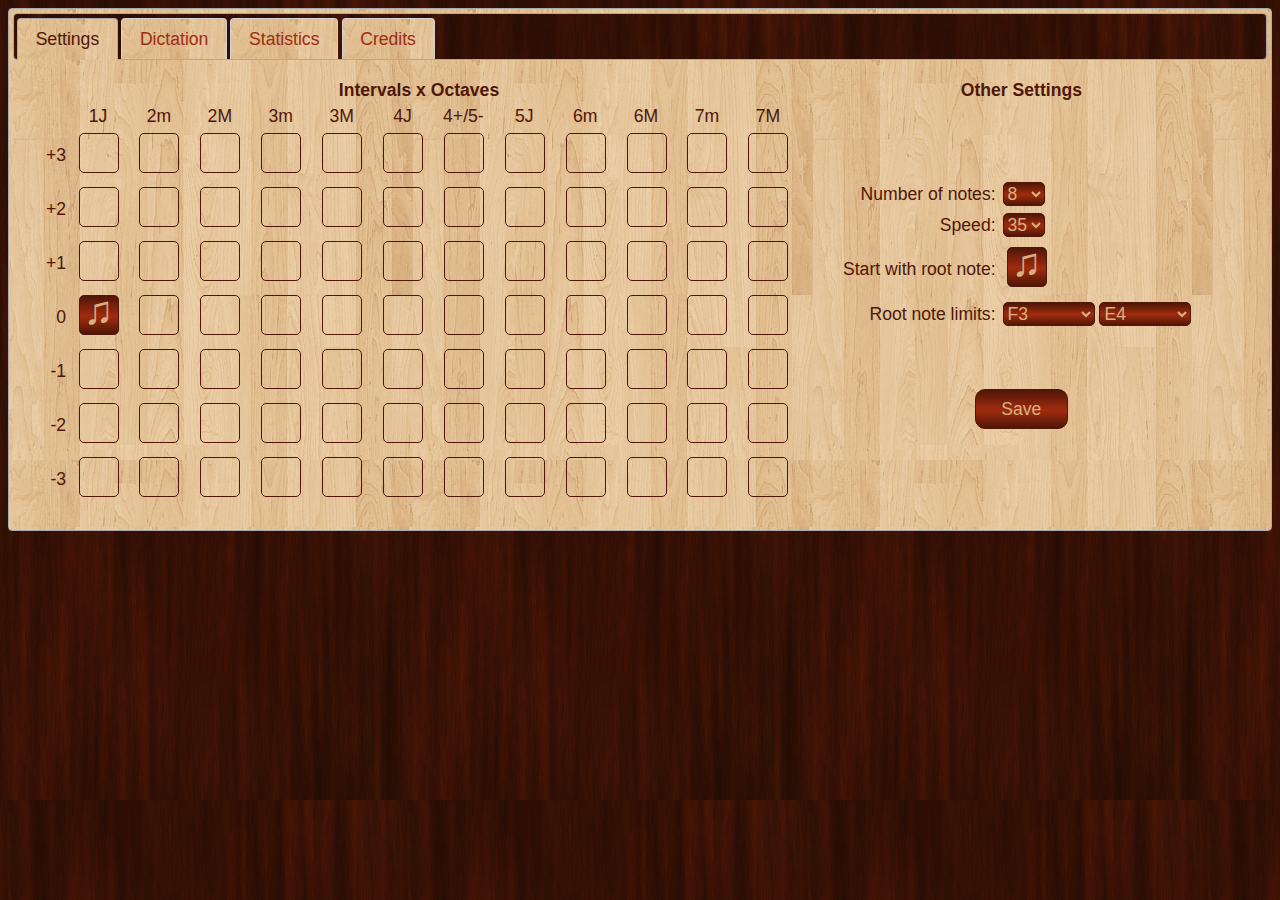
==== commit f746113b: "Update index.htm" ====
--- a/index.htm
+++ b/index.htm
@@ -108,16 +108,16 @@
 <body class="body">
 <div id="Tabs1">
     <ul>
-        <li><a href="#tabs-1" id="tab1">Configura&ccedil;&otilde;es</a></li>
-        <li><a href="#tabs-2" id="tab2">Ditado</a></li>
-        <li><a href="#tabs-3" id="tab3" onClick="estatistica.getGlobal()">Estat&iacute;stica</a></li>
-        <li><a href="#tabs-4" id="tab4">Cr&eacute;ditos</a></li>
+        <li><a href="#tabs-1" id="tab1">Settings</a></li>
+        <li><a href="#tabs-2" id="tab2">Dictation</a></li>
+        <li><a href="#tabs-3" id="tab3" onClick="estatistica.getGlobal()">Statistics</a></li>
+        <li><a href="#tabs-4" id="tab4">Credits</a></li>
     </ul>
     <div id="tabs-1">
         <table width="100%" border="0" cellpadding="1" cellspacing="1">
                 <tr>
-                    <th>Intervalos x Oitavas</th>
-                    <th>Outras Configura&ccedil;&otilde;es</th>
+                    <th>Intervals x Octaves</th>
+                    <th>Other Settings</th>
                 </tr>
                 <tr>
                     <td><table width="100%" border="0" cellpadding="1" cellspacing="1">
@@ -244,7 +244,7 @@
                     </table></td>
                     <td><table width="100%" border="0" cellpadding="1" cellspacing="5">
                         <tr>
-                            <td align="right">Quantidade de notas:</td>
+                            <td align="right">Number of notes:</td>
                             <td><select name="form['qtdeNotas']" id="form['qtdeNotas']">
                                 <option value="2">2</option>
                                 <option value="3">3</option>
@@ -266,7 +266,7 @@
                             </select></td>
                         </tr>
                         <tr>
-                            <td align="right">Velocidade:</td>
+                            <td align="right">Speed:</td>
                             <td><select name="form['velocidade']" id="form['velocidade']">
                                 <option value="10">10</option>
                                 <option value="11">11</option>
@@ -312,11 +312,11 @@
                             </select></td>
                         </tr>
                         <tr>
-                            <td align="right">Iniciar com nota raiz:</td>
+                            <td align="right">Start with root note:</td>
                             <td><input name="form['iniciaRaiz']" type="checkbox" class="grid" id="form['iniciaRaiz']" checked></td>
                         </tr>
                         <tr>
-                            <td align="right">Limites da nota raiz:</td>
+                            <td align="right">Root note limits:</td>
                             <td><select name="form['limiteMinRaiz']" id="form['limiteMinRaiz']">
                                 <option value="36">C2</option>
                                 <option value="37">C#2/Db2</option>
@@ -449,7 +449,7 @@
                             <td colspan="2" align="right">&nbsp;</td>
                         </tr>
                         <tr>
-                            <td colspan="2" align="center"><input type="button" name="button3" id="button3" value="    Salvar    " onClick="config.setConfig()"></td>
+                            <td colspan="2" align="center"><input type="button" name="button3" id="button3" value="    Save    " onClick="config.setConfig()"></td>
                         </tr>
                     </table></td>
                 </tr>
@@ -458,16 +458,16 @@
     <div id="tabs-2">
         <table width="100%" border="0" cellpadding="1" cellspacing="5">
             <tr>
-                <td width="15%" rowspan="2"><input name="btn_responder" type="button" disabled id="btn_responder" onClick="ditado.responder()" value="Responder"></td>
-                <td width="15%" rowspan="2"><input name="btn_novo" type="button" disabled id="btn_novo" onClick="ditado.novo()" value="    Novo    "></td>
+                <td width="15%" rowspan="2"><input name="btn_responder" type="button" disabled id="btn_responder" onClick="ditado.responder()" value="Answer"></td>
+                <td width="15%" rowspan="2"><input name="btn_novo" type="button" disabled id="btn_novo" onClick="ditado.novo()" value="    New    "></td>
 
-                <td width="25%">Exerc&iacute;cio: <label id="lbl_exercicio">0</label></td>
-                <td width="45%" colspan="2">Nota Raiz: <label id="lbl_notaRaiz"></label></td>
-            </tr>
-            <tr>
-                <td>Pontua&ccedil;&atilde;o: <label id="lbl_pontuacao"></label>%</td>
-                <td>Acertos: <label id="lbl_acertos"></label>
-                <td>Erros: <label id="lbl_erros"></label></td>
+                <td width="25%">Lesson: <label id="lbl_exercicio">0</label></td>
+                <td width="45%" colspan="2">Root note: <label id="lbl_notaRaiz"></label></td>
+            </tr>
+            <tr>
+                <td>Score: <label id="lbl_pontuacao"></label>%</td>
+                <td>Hits: <label id="lbl_acertos"></label>
+                <td>Miss: <label id="lbl_erros"></label></td>
             </tr>
             <tr>
                 <td colspan="5"><table border="0" cellpadding="1" cellspacing="1" id="gridR"></table></td>
@@ -481,7 +481,7 @@
     <div id="tabs-3">
         <table width="650" border="0" align="center" cellpadding="1" cellspacing="5">
             <tr>
-                <td width="187" align="right">Exerc&iacute;cios:</td>
+                <td width="187" align="right">Lessons:</td>
                 <td width="327"><label id="lbl_estatisticaExercicios"></label></td>
                 <td width="110">&nbsp;</td>
             </tr>
@@ -491,17 +491,17 @@
                 <td>&nbsp;</td>
             </tr>
             <tr>
-                <td align="right">Pontua&ccedil;&atilde;o M&iacute;nima:</td>
+                <td align="right">Minimum Score:</td>
                 <td><div class="pgbar"><div id="pgb_minimo"></div></div></td>
                 <td><label id="lbl_estatisticaMinimo"></label> %</td>
             </tr>
             <tr>
-                <td align="right">Pontua&ccedil;&atilde;o M&eacute;dia:</td>
+                <td align="right">Average Score:</td>
                 <td><div class="pgbar"><div id="pgb_media"></div></div></td>
                 <td><label id="lbl_estatisticaMedia"></label> %</td>
             </tr>
             <tr>
-                <td align="right">Pontua&ccedil;&atilde;o M&aacute;xima:</td>
+                <td align="right">Maximum Score:</td>
                 <td><div class="pgbar"><div id="pgb_maximo"></div></div></td>
                 <td><label id="lbl_estatisticaMaximo"></label> %</td>
             </tr>
@@ -510,10 +510,10 @@
     <div id="tabs-4">
         <table width="500" border="0" align="center" cellpadding="1" cellspacing="5">
             <tr>
-                <td><h1 align="center">Ditado Mel&oacute;dico Relativo</h1></td>
-            </tr>
-            <tr>
-                <td>Desenvolvido por:</td>
+                <td><h1 align="center">Relative Melodic Dictation</h1></td>
+            </tr>
+            <tr>
+                <td>Developed by:</td>
             </tr>
             <tr>
                 <td align="center"><img src="img/waao.PNG" style="border-radius:10px; width:50%" /></td>
